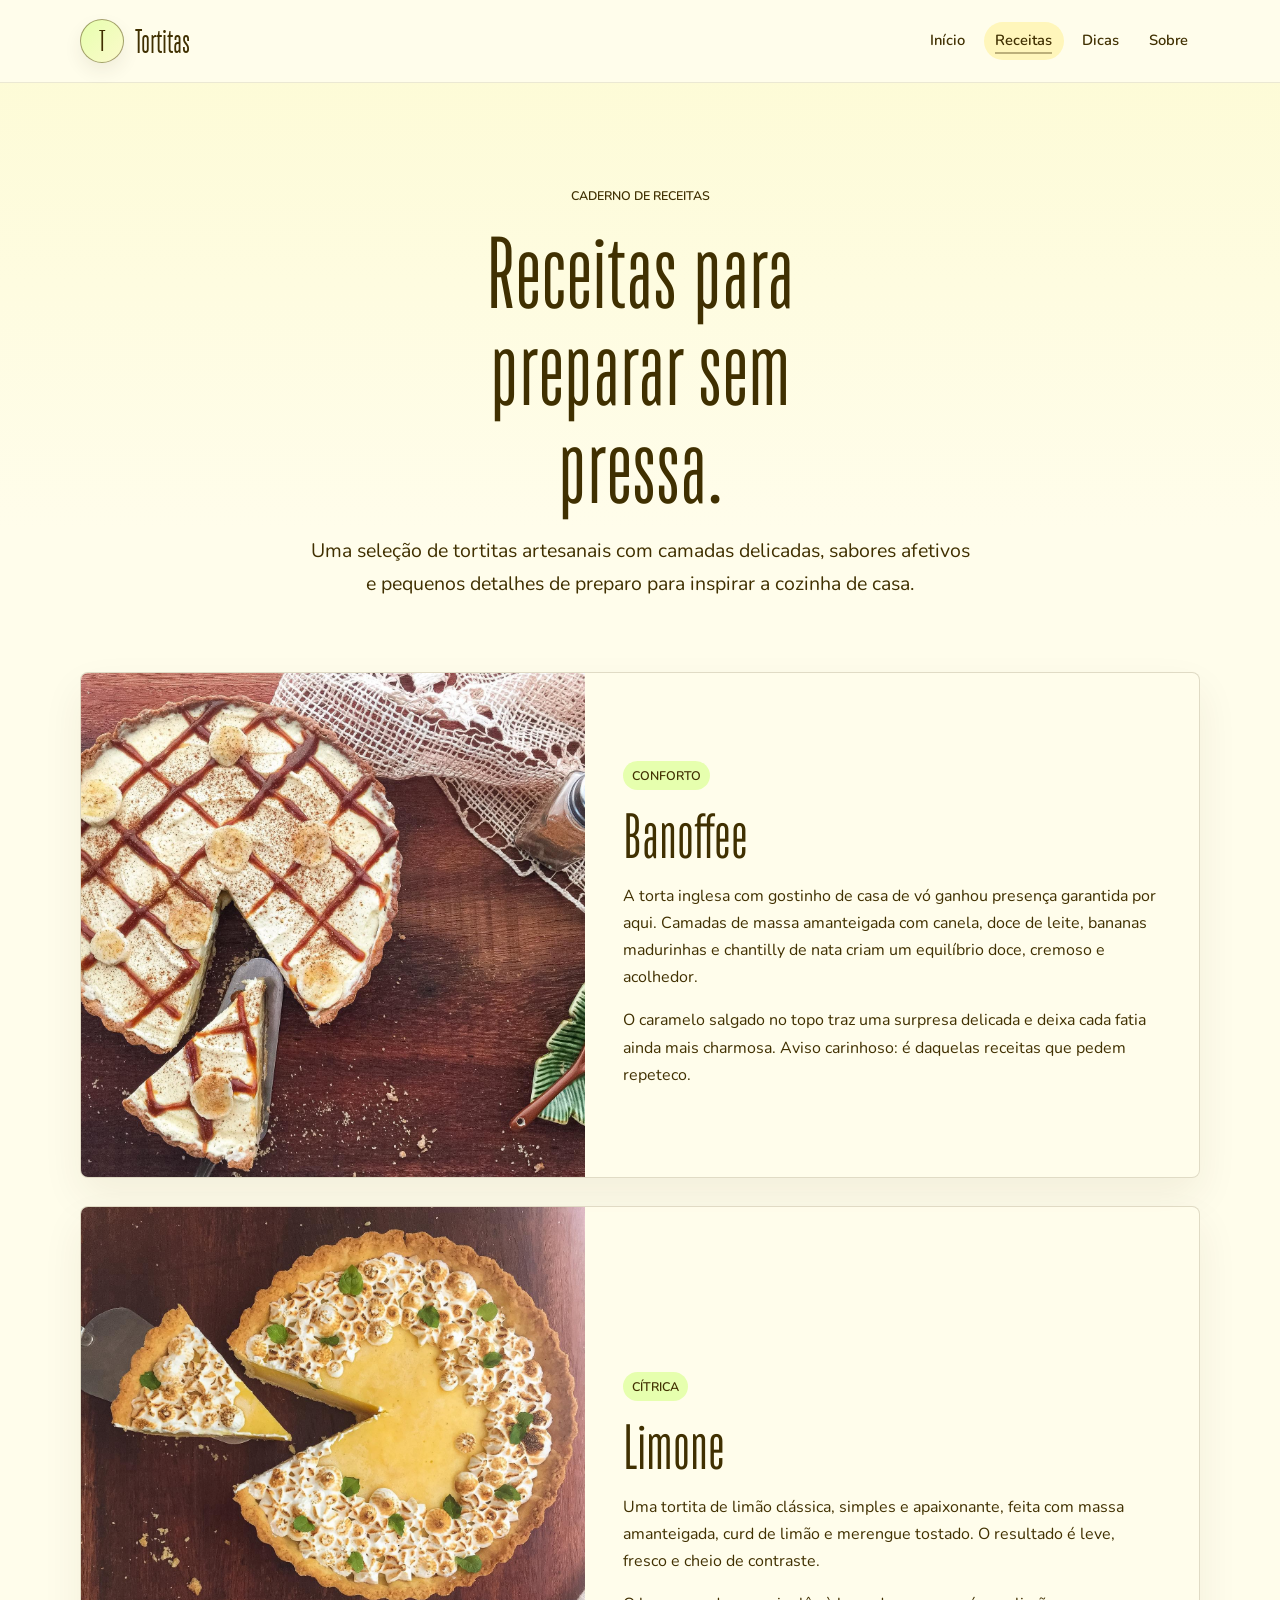
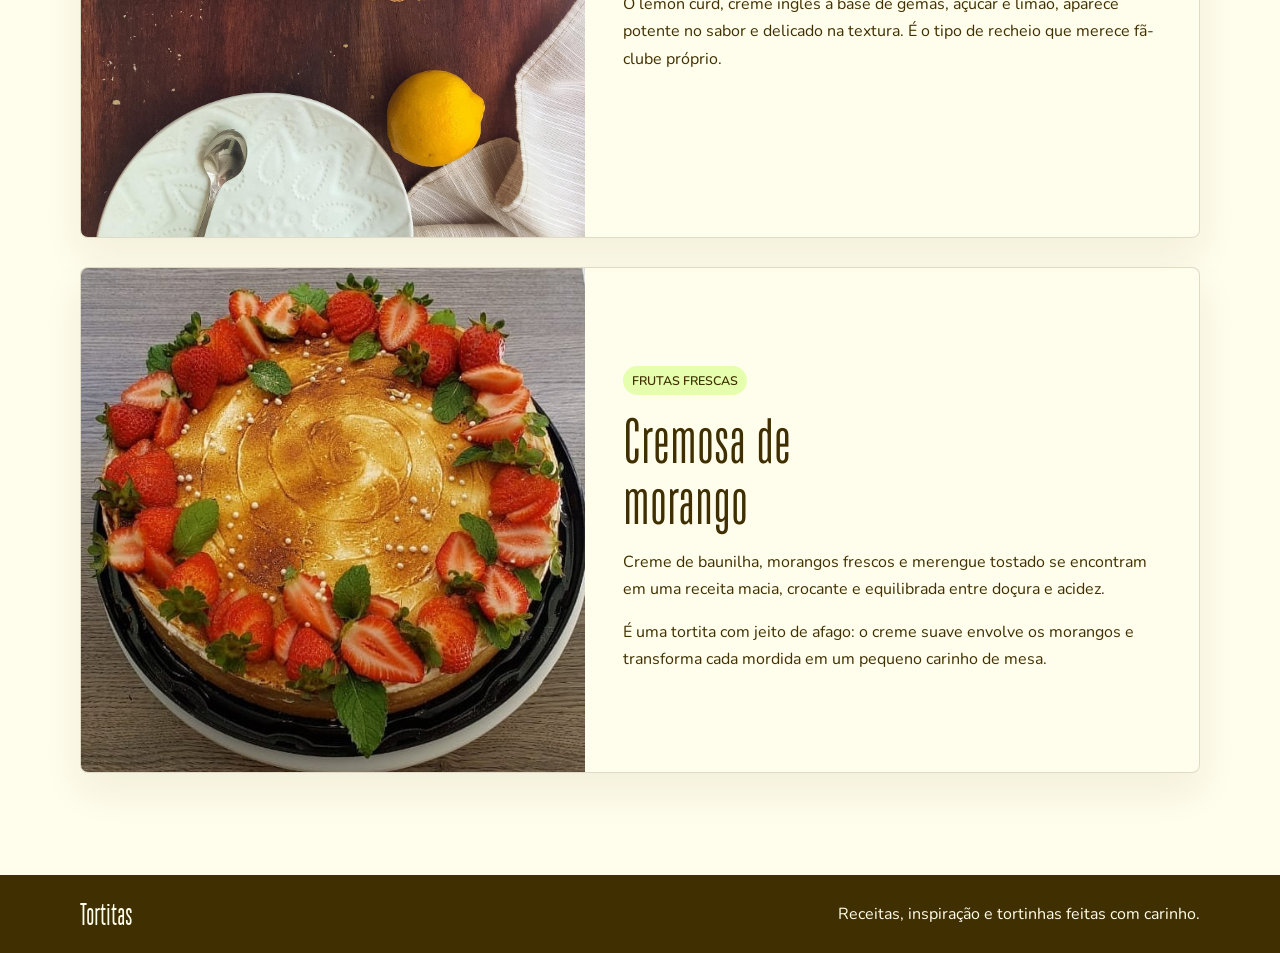
==== receitas.html @ 724f49f5 "Atualizacao" ====
<!DOCTYPE html>
<html lang="pt-BR">
<head>
  <meta charset="UTF-8">
  <meta name="viewport" content="width=device-width, initial-scale=1.0">
  <meta name="description" content="Receitas artesanais da Tortitas: tortinhas delicadas, processos feitos com calma e inspiração culinária.">
  <title>Receitas | Tortitas</title>
  <link rel="stylesheet" href="estilo/style.css">
</head>
<body>
  <header class="site-header">
    <nav class="navbar" aria-label="Navegação principal">
      <a class="brand" href="index.html#inicio" aria-label="Tortitas - início">
        <span class="brand-mark" aria-hidden="true">T</span>
        <span class="brand-name">Tortitas</span>
      </a>

      <ul class="nav-menu">
        <li><a href="index.html#inicio">Início</a></li>
        <li><a href="receitas.html" aria-current="page">Receitas</a></li>
        <li><a href="index.html#dicas">Dicas</a></li>
        <li><a href="index.html#sobre">Sobre</a></li>
      </ul>
    </nav>
  </header>

  <main class="recipes-page">
    <section class="recipes-hero section" aria-labelledby="recipes-page-title">
      <p class="eyebrow">caderno de receitas</p>
      <h1 id="recipes-page-title">Receitas para preparar sem pressa.</h1>
      <p>
        Uma seleção de tortitas artesanais com camadas delicadas, sabores afetivos e pequenos
        detalhes de preparo para inspirar a cozinha de casa.
      </p>
    </section>

    <section class="recipe-collection section" aria-label="Lista de receitas Tortitas">
      <article class="editorial-recipe-card">
        <figure class="editorial-recipe-image">
          <img src="images/tbanoffee.jpg" alt="Tortita banoffee com banana, doce de leite e chantilly">
        </figure>

        <div class="editorial-recipe-content">
          <p class="card-meta">conforto</p>
          <h2>Banoffee</h2>
          <p>
            A torta inglesa com gostinho de casa de vó ganhou presença garantida por aqui.
            Camadas de massa amanteigada com canela, doce de leite, bananas madurinhas e
            chantilly de nata criam um equilíbrio doce, cremoso e acolhedor.
          </p>
          <p>
            O caramelo salgado no topo traz uma surpresa delicada e deixa cada fatia ainda
            mais charmosa. Aviso carinhoso: é daquelas receitas que pedem repeteco.
          </p>
        </div>
      </article>

      <article class="editorial-recipe-card">
        <figure class="editorial-recipe-image">
          <img src="images/limone.jpg" alt="Tortita de limão com merengue tostado">
        </figure>

        <div class="editorial-recipe-content">
          <p class="card-meta">cítrica</p>
          <h2>Limone</h2>
          <p>
            Uma tortita de limão clássica, simples e apaixonante, feita com massa amanteigada,
            curd de limão e merengue tostado. O resultado é leve, fresco e cheio de contraste.
          </p>
          <p>
            O lemon curd, creme inglês à base de gemas, açúcar e limão, aparece potente no
            sabor e delicado na textura. É o tipo de recheio que merece fã-clube próprio.
          </p>
        </div>
      </article>

      <article class="editorial-recipe-card">
        <figure class="editorial-recipe-image">
          <img src="images/cremosamorango.jpg" alt="Tortita cremosa de morango com merengue tostado">
        </figure>

        <div class="editorial-recipe-content">
          <p class="card-meta">frutas frescas</p>
          <h2>Cremosa de morango</h2>
          <p>
            Creme de baunilha, morangos frescos e merengue tostado se encontram em uma receita
            macia, crocante e equilibrada entre doçura e acidez.
          </p>
          <p>
            É uma tortita com jeito de afago: o creme suave envolve os morangos e transforma
            cada mordida em um pequeno carinho de mesa.
          </p>
        </div>
      </article>
    </section>
  </main>

  <footer class="site-footer">
    <p>Tortitas</p>
    <p>Receitas, inspiração e tortinhas feitas com carinho.</p>
  </footer>
</body>
</html>
---- estilo/style.css ----
@charset "UTF-8";

@font-face {
  font-family: "TT Bluescreens";
  src: url("../tt-bluescreens-font/TT Bluescreens Trial Regular.ttf") format("truetype");
  font-weight: 400;
}

@font-face {
  font-family: "Nunito Local";
  src: url("../nunito-font/Nunito-Regular.ttf") format("truetype");
  font-weight: 400;
}

@font-face {
  font-family: "Nunito Local";
  src: url("../nunito-font/Nunito-SemiBold.ttf") format("truetype");
  font-weight: 700;
}

@font-face {
  font-family: "Salve Decorative";
  src: url("../salve-narrow-font/Salve-Narrow.otf") format("opentype");
  font-weight: 400;
}

:root {
  --cream: #FFFDEB;
  --butter: #FCFACB;
  --sun: #FFF196;
  --green: #E6FFAE;
  --ink: #403001;
  --white: #ffffff;
  --line: rgba(64, 48, 1, 0.16);
  --soft-line: rgba(64, 48, 1, 0.1);
  --shadow: 0 22px 50px rgba(64, 48, 1, 0.1);
  --radius: 8px;
  --max-width: 1120px;
  --section-space: clamp(4rem, 8vw, 7rem);
}

* {
  box-sizing: border-box;
}

html {
  scroll-behavior: smooth;
}

body {
  margin: 0;
  background: var(--cream);
  color: var(--ink);
  font-family: "Nunito Local", Nunito, Arial, sans-serif;
  font-size: 1rem;
  line-height: 1.7;
}

img {
  display: block;
  max-width: 100%;
}

a {
  color: inherit;
  text-decoration: none;
}

h1,
h2,
h3,
p {
  margin: 0;
}

h1,
h2,
h3,
.brand-name {
  font-family: "TT Bluescreens", Georgia, serif;
  font-weight: 400;
  line-height: 0.95;
}

h1 {
  max-width: 13ch;
  font-size: clamp(3.6rem, 8vw, 7.3rem);
}

h2 {
  max-width: 13ch;
  font-size: clamp(2.8rem, 5.8vw, 5.2rem);
}

h3 {
  font-size: clamp(1.8rem, 3vw, 2.5rem);
}

.site-header {
  position: sticky;
  top: 0;
  z-index: 10;
  background: rgba(255, 253, 235, 0.9);
  border-bottom: 1px solid var(--soft-line);
  backdrop-filter: blur(18px);
}

.navbar {
  width: min(calc(100% - 2rem), var(--max-width));
  min-height: 82px;
  margin: 0 auto;
  display: flex;
  align-items: center;
  justify-content: space-between;
  gap: clamp(1.5rem, 4vw, 3rem);
}

.brand {
  display: inline-flex;
  align-items: center;
  flex: 0 0 auto;
  gap: 0.7rem;
}

.brand-mark {
  width: 44px;
  height: 44px;
  display: grid;
  place-items: center;
  border: 1px solid rgba(64, 48, 1, 0.45);
  border-radius: 50%;
  background: linear-gradient(135deg, var(--green), var(--butter));
  font-family: "TT Bluescreens", Georgia, serif;
  font-size: 1.9rem;
  line-height: 1;
  box-shadow: 0 8px 18px rgba(64, 48, 1, 0.08);
}

.brand-name {
  font-size: 2.15rem;
  line-height: 1;
}

.nav-menu {
  display: flex;
  align-items: center;
  justify-content: flex-end;
  flex-wrap: wrap;
  gap: 0.45rem;
  padding: 0;
  margin: 0;
  list-style: none;
  font-size: 0.92rem;
  font-weight: 700;
}

.nav-menu a {
  position: relative;
  display: inline-flex;
  align-items: center;
  min-height: 38px;
  padding: 0.35rem 0.72rem;
  border-radius: 999px;
  transition: background 180ms ease, color 180ms ease;
}

.nav-menu a::after {
  content: "";
  position: absolute;
  left: 0.72rem;
  right: 0.72rem;
  bottom: 0.38rem;
  height: 2px;
  background: rgba(64, 48, 1, 0.35);
  transform: scaleX(0);
  transform-origin: left;
  transition: transform 180ms ease;
}

.nav-menu a:hover,
.nav-menu a:focus-visible,
.nav-menu a[aria-current="page"] {
  background: rgba(255, 241, 150, 0.58);
}

.nav-menu a:hover::after,
.nav-menu a:focus-visible::after,
.nav-menu a[aria-current="page"]::after {
  transform: scaleX(1);
}

.section {
  width: min(calc(100% - 2rem), var(--max-width));
  margin: 0 auto;
  padding: var(--section-space) 0;
}

.eyebrow,
.card-meta,
.contact-label {
  font-size: 0.78rem;
  font-weight: 700;
  letter-spacing: 0;
  text-transform: uppercase;
}

.button {
  width: fit-content;
  min-height: 48px;
  display: inline-flex;
  align-items: center;
  justify-content: center;
  padding: 0.8rem 1.3rem;
  border: 1px solid var(--ink);
  border-radius: var(--radius);
  font-weight: 700;
  transition: transform 180ms ease, box-shadow 180ms ease, background 180ms ease;
}

.button:hover,
.button:focus-visible {
  transform: translateY(-2px);
  box-shadow: 0 12px 24px rgba(64, 48, 1, 0.12);
}

.button-primary {
  background: var(--ink);
  color: var(--cream);
}

.button-secondary {
  background: var(--sun);
}

.text-link {
  width: fit-content;
  border-bottom: 2px solid var(--green);
  font-weight: 700;
}

.hero {
  position: relative;
  min-height: calc(100vh - 78px);
  display: grid;
  grid-template-columns: minmax(0, 1fr) minmax(300px, 0.92fr);
  align-items: center;
  gap: clamp(2.5rem, 7vw, 5.8rem);
  padding-top: clamp(4rem, 8vw, 7rem);
  padding-bottom: clamp(4.5rem, 8vw, 7rem);
}

.hero-content,
.process-copy,
.card-content,
.contact-content {
  display: grid;
  gap: 1.15rem;
}

.hero-content {
  gap: 1.35rem;
}

.hero .eyebrow {
  width: fit-content;
  padding: 0.3rem 0.75rem;
  border: 1px solid rgba(64, 48, 1, 0.16);
  border-radius: 999px;
  background: rgba(230, 255, 174, 0.72);
}

.hero h1 {
  max-width: 10.8ch;
  font-size: clamp(4.1rem, 8.7vw, 8rem);
}

.hero-text {
  max-width: 32rem;
  font-size: clamp(1.08rem, 1.8vw, 1.22rem);
  line-height: 1.75;
}

.hero .button-primary {
  margin-top: 0.35rem;
  padding: 0.82rem 1.35rem;
  background: var(--sun);
  color: var(--ink);
  border-color: rgba(64, 48, 1, 0.42);
  box-shadow: 0 10px 24px rgba(64, 48, 1, 0.08);
}

.hero-visual {
  position: relative;
  padding: clamp(0.55rem, 1.5vw, 0.85rem);
  border: 1px solid rgba(64, 48, 1, 0.14);
  border-radius: 999px 999px 18px 18px;
  background: rgba(252, 250, 203, 0.62);
}

.image-placeholder {
  display: grid;
  place-items: center;
  min-height: 260px;
  overflow: hidden;
  border: 1px solid rgba(64, 48, 1, 0.2);
  border-radius: var(--radius);
  background:
    linear-gradient(135deg, rgba(255, 241, 150, 0.72), rgba(230, 255, 174, 0.78)),
    repeating-linear-gradient(45deg, rgba(64, 48, 1, 0.07) 0 1px, transparent 1px 18px);
  color: rgba(64, 48, 1, 0.64);
  font-size: 0.82rem;
  font-weight: 700;
  text-transform: uppercase;
}

.image-placeholder-large {
  min-height: clamp(400px, 55vw, 610px);
  border-radius: 999px 999px 12px 12px;
  background:
    linear-gradient(145deg, rgba(255, 253, 235, 0.1), rgba(255, 241, 150, 0.78)),
    linear-gradient(35deg, rgba(230, 255, 174, 0.76), rgba(252, 250, 203, 0.4)),
    repeating-linear-gradient(45deg, rgba(64, 48, 1, 0.055) 0 1px, transparent 1px 20px);
  box-shadow: 0 26px 60px rgba(64, 48, 1, 0.11);
}

.decorative-note {
  position: absolute;
  right: clamp(-0.9rem, -1vw, -0.35rem);
  bottom: clamp(1.2rem, 4vw, 2.6rem);
  max-width: 16rem;
  padding: 0.65rem 1.2rem;
  background: var(--green);
  border: 1px solid rgba(64, 48, 1, 0.52);
  border-radius: 999px;
  font-family: "Salve Decorative", "Brush Script MT", cursive;
  font-size: clamp(2.25rem, 4.7vw, 4.2rem);
  line-height: 0.95;
  text-align: center;
  box-shadow: 0 16px 34px rgba(64, 48, 1, 0.12);
  transform: rotate(-5deg);
}

.section-heading {
  display: grid;
  gap: 0.75rem;
  margin-bottom: 2rem;
}

.section-heading-centered {
  justify-items: center;
  text-align: center;
}

.about {
  padding-top: clamp(3rem, 6vw, 5rem);
}

.about-card {
  display: grid;
  grid-template-columns: minmax(220px, 0.72fr) minmax(0, 1fr);
  align-items: start;
  gap: clamp(1.8rem, 5vw, 4rem);
  padding: clamp(1.4rem, 4vw, 2.4rem);
  border: 1px solid rgba(64, 48, 1, 0.14);
  border-radius: var(--radius);
  background: rgba(252, 250, 203, 0.52);
  box-shadow: 0 18px 42px rgba(64, 48, 1, 0.06);
}

.about .section-heading {
  margin-bottom: 0;
}

.about h2 {
  max-width: 8ch;
}

.about-text {
  display: grid;
  gap: 1rem;
  max-width: 42rem;
  font-size: clamp(1rem, 1.5vw, 1.12rem);
}

.recipes {
  width: 100%;
  max-width: none;
  background: var(--butter);
}

.recipes > * {
  width: min(calc(100% - 2rem), var(--max-width));
  margin-inline: auto;
}

.recipe-grid {
  display: grid;
  grid-template-columns: repeat(3, minmax(0, 1fr));
  align-items: stretch;
  gap: 1rem;
}

.recipe-card {
  height: 100%;
  display: flex;
  flex-direction: column;
  overflow: hidden;
  border: 1px solid var(--line);
  border-radius: var(--radius);
  background: var(--cream);
  box-shadow: 0 16px 34px rgba(64, 48, 1, 0.07);
}

.card-image {
  height: 230px;
  min-height: 230px;
  flex: 0 0 230px;
  border-width: 0 0 1px;
  border-radius: 0;
}

.card-content {
  flex: 1;
  display: flex;
  flex-direction: column;
  align-items: flex-start;
  padding: 1.25rem;
}

.card-content p:not(.card-meta) {
  font-size: 0.98rem;
}

.card-meta {
  width: fit-content;
  padding: 0.25rem 0.55rem;
  border-radius: 999px;
  background: var(--green);
}

.card-content .text-link {
  margin-top: auto;
}

.process-grid {
  display: grid;
  grid-template-columns: minmax(240px, 0.82fr) minmax(0, 1fr);
  align-items: center;
  gap: clamp(2rem, 5vw, 4rem);
}

.process-image {
  aspect-ratio: 4 / 5;
}

.process-copy {
  max-width: 38rem;
  font-size: 1.08rem;
}

.feature-list {
  display: grid;
  gap: 0.7rem;
  padding: 0;
  margin: 0;
  list-style: none;
}

.feature-list li {
  padding: 0.9rem 1rem;
  border-left: 4px solid var(--green);
  background: rgba(252, 250, 203, 0.72);
  border-radius: var(--radius);
}

.tips {
  width: 100%;
  max-width: none;
  background: linear-gradient(180deg, var(--cream), var(--butter));
}

.tips > * {
  width: min(calc(100% - 2rem), var(--max-width));
  margin-inline: auto;
}

.tips-list {
  display: grid;
  grid-template-columns: repeat(3, minmax(0, 1fr));
  gap: 1rem;
}

.tip-item {
  padding: clamp(1.2rem, 3vw, 1.6rem);
  border: 1px solid var(--line);
  border-radius: var(--radius);
  background: rgba(255, 253, 235, 0.75);
}

.tip-number {
  display: block;
  margin-bottom: 1rem;
  color: rgba(64, 48, 1, 0.48);
  font-weight: 700;
}

.gallery-grid {
  display: grid;
  grid-template-columns: repeat(4, 1fr);
  grid-auto-rows: 180px;
  gap: 1rem;
}

.gallery-item {
  min-height: auto;
}

.gallery-item-tall {
  grid-row: span 2;
}

.gallery-item-wide {
  grid-column: span 2;
}

.contact {
  display: grid;
  grid-template-columns: minmax(0, 1fr) minmax(280px, 360px);
  align-items: center;
  gap: clamp(2rem, 6vw, 5rem);
  padding-top: clamp(3rem, 6vw, 5rem);
}

.contact-content p {
  max-width: 34rem;
}

.contact-card {
  display: grid;
  gap: 1rem;
  padding: clamp(1.25rem, 4vw, 1.8rem);
  border: 1px solid var(--line);
  border-radius: var(--radius);
  background: rgba(255, 255, 255, 0.72);
}

.contact-card a:not(.button) {
  padding-bottom: 0.45rem;
  border-bottom: 1px solid rgba(64, 48, 1, 0.18);
  font-weight: 700;
}

.recipes-page {
  background:
    linear-gradient(180deg, rgba(252, 250, 203, 0.62), rgba(255, 253, 235, 0) 28rem),
    var(--cream);
}

.recipes-hero {
  display: grid;
  justify-items: center;
  gap: 1.1rem;
  padding-top: clamp(4rem, 8vw, 7rem);
  padding-bottom: clamp(3rem, 6vw, 4.5rem);
  text-align: center;
}

.recipes-hero h1 {
  max-width: 11ch;
}

.recipes-hero p:not(.eyebrow) {
  max-width: 42rem;
  font-size: clamp(1.05rem, 1.8vw, 1.22rem);
}

.recipe-collection {
  display: grid;
  gap: clamp(1.2rem, 3vw, 1.8rem);
  padding-top: 0;
}

.editorial-recipe-card {
  display: grid;
  grid-template-columns: minmax(260px, 0.82fr) minmax(0, 1fr);
  align-items: stretch;
  overflow: hidden;
  border: 1px solid var(--line);
  border-radius: var(--radius);
  background: rgba(255, 253, 235, 0.84);
  box-shadow: 0 18px 42px rgba(64, 48, 1, 0.07);
  transition: transform 180ms ease, box-shadow 180ms ease;
}

.editorial-recipe-card:hover {
  transform: translateY(-3px);
  box-shadow: 0 24px 54px rgba(64, 48, 1, 0.11);
}

.editorial-recipe-image {
  min-height: 330px;
  margin: 0;
  background: var(--butter);
}

.editorial-recipe-image img {
  width: 100%;
  height: 100%;
  object-fit: cover;
}

.editorial-recipe-placeholder {
  display: grid;
  place-items: center;
  height: 100%;
  min-height: 330px;
  background:
    linear-gradient(135deg, rgba(255, 241, 150, 0.72), rgba(230, 255, 174, 0.78)),
    repeating-linear-gradient(45deg, rgba(64, 48, 1, 0.07) 0 1px, transparent 1px 18px);
  color: rgba(64, 48, 1, 0.64);
  font-size: 0.82rem;
  font-weight: 700;
  text-transform: uppercase;
}

.editorial-recipe-content {
  display: grid;
  align-content: center;
  gap: 1rem;
  padding: clamp(1.35rem, 4vw, 2.4rem);
}

.editorial-recipe-content h2 {
  max-width: 9ch;
  font-size: clamp(2.8rem, 5vw, 4.6rem);
}

.editorial-recipe-content p:not(.card-meta) {
  max-width: 42rem;
}

.site-footer {
  display: flex;
  align-items: center;
  justify-content: space-between;
  gap: 1rem;
  padding: 1.4rem max(1rem, calc((100vw - var(--max-width)) / 2));
  border-top: 1px solid rgba(64, 48, 1, 0.14);
  background: var(--ink);
  color: var(--cream);
}

.site-footer p:first-child {
  font-family: "TT Bluescreens", Georgia, serif;
  font-size: 2rem;
  line-height: 1;
}

@media (max-width: 900px) {
  .hero,
  .process-grid,
  .contact {
    grid-template-columns: 1fr;
  }

  .hero {
    min-height: auto;
    padding-top: 3rem;
  }

  .about-card {
    grid-template-columns: 1fr;
  }

  .recipe-grid,
  .tips-list {
    grid-template-columns: 1fr;
  }

  .card-image {
    height: 260px;
    min-height: 260px;
    flex-basis: 260px;
  }

  .gallery-grid {
    grid-template-columns: repeat(2, 1fr);
  }

  .editorial-recipe-card {
    grid-template-columns: 1fr;
  }

  .editorial-recipe-image,
  .editorial-recipe-placeholder {
    min-height: 280px;
  }
}

@media (max-width: 640px) {
  .navbar {
    min-height: auto;
    padding: 0.95rem 0 1rem;
    align-items: flex-start;
    flex-direction: column;
    gap: 0.85rem;
  }

  .nav-menu {
    width: 100%;
    display: grid;
    grid-template-columns: repeat(2, 1fr);
    gap: 0.5rem;
    font-size: 0.9rem;
  }

  .nav-menu a {
    min-height: 40px;
    justify-content: center;
    padding: 0.45rem 0.65rem;
    border: 1px solid rgba(64, 48, 1, 0.1);
    background: rgba(252, 250, 203, 0.5);
  }

  .nav-menu a::after {
    display: none;
  }

  .section,
  .recipes > *,
  .tips > * {
    width: min(calc(100% - 1.25rem), var(--max-width));
  }

  h1,
  h2 {
    max-width: 11ch;
  }

  .button {
    width: 100%;
  }

  .image-placeholder-large {
    min-height: 340px;
  }

  .decorative-note {
    right: 0.5rem;
    bottom: 1.3rem;
    max-width: 12rem;
  }

  .gallery-grid {
    grid-template-columns: 1fr;
    grid-auto-rows: 220px;
  }

  .gallery-item-tall,
  .gallery-item-wide {
    grid-column: auto;
    grid-row: auto;
  }

  .site-footer {
    align-items: flex-start;
    flex-direction: column;
  }
}
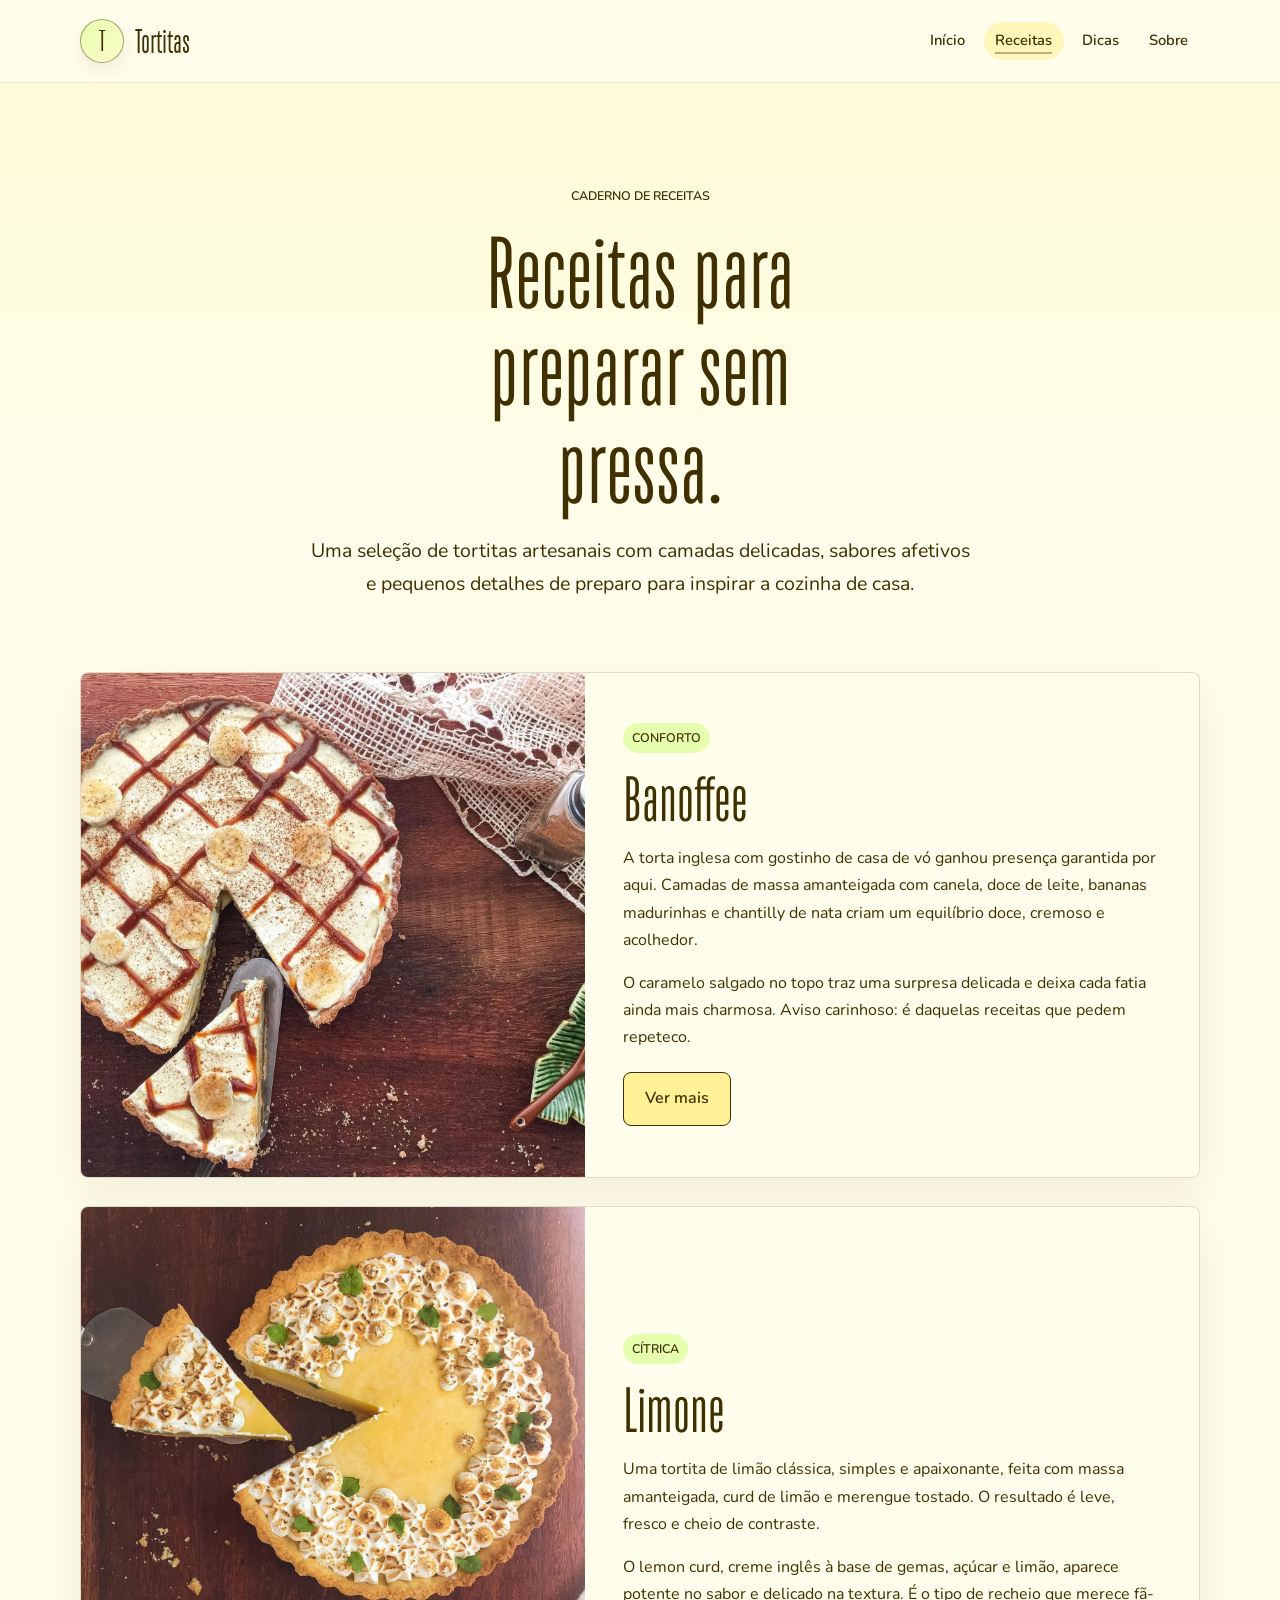
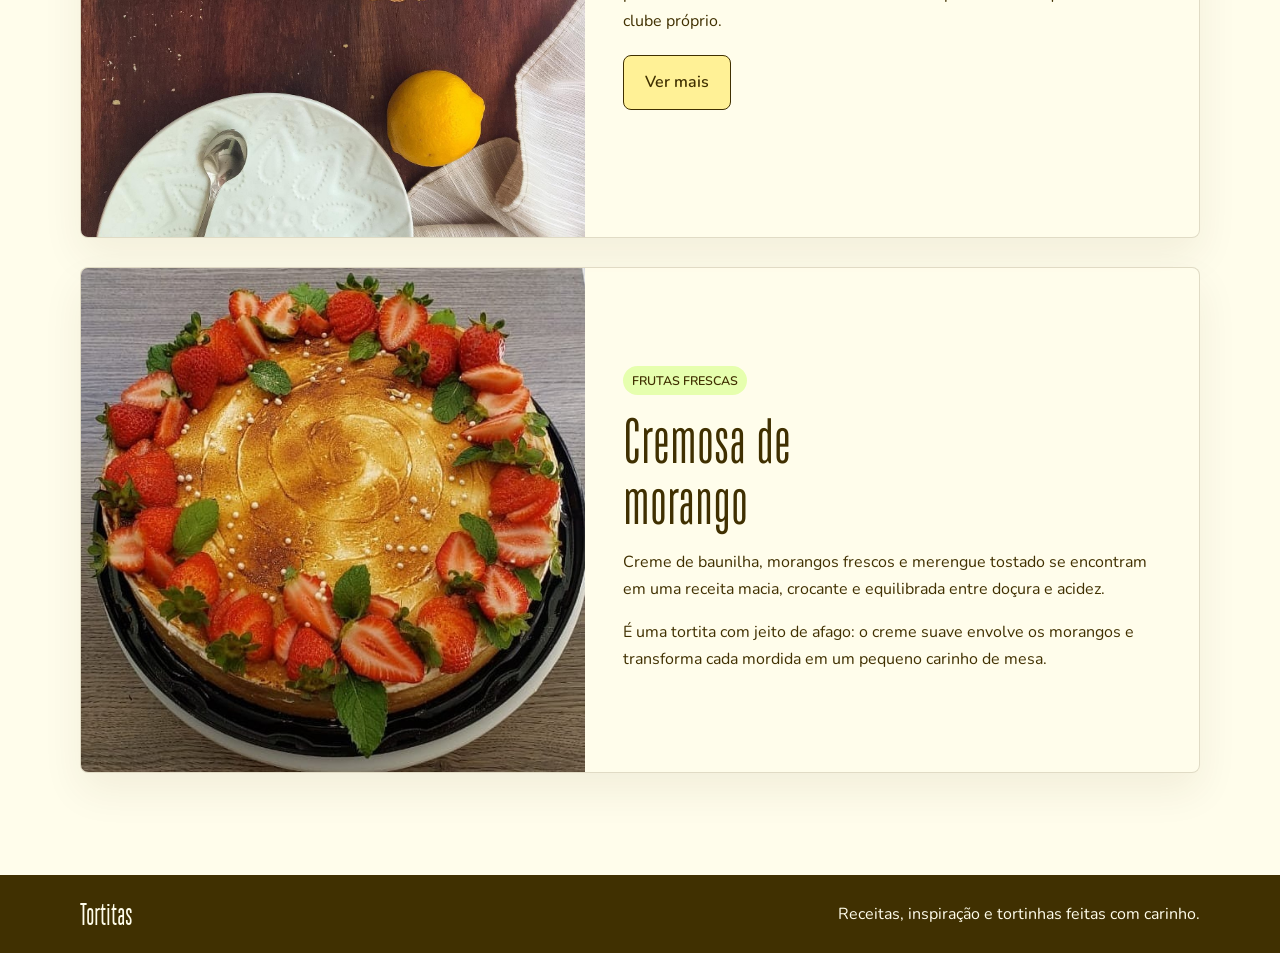
==== commit 67d2d638: "Atualizacao" ====
--- a/receitas.html
+++ b/receitas.html
@@ -42,7 +42,7 @@
 
         <div class="editorial-recipe-content">
           <p class="card-meta">conforto</p>
-          <h2>Banoffee</h2>
+          <h2><a href="receitas/banoffee.html">Banoffee</a></h2>
           <p>
             A torta inglesa com gostinho de casa de vó ganhou presença garantida por aqui.
             Camadas de massa amanteigada com canela, doce de leite, bananas madurinhas e
@@ -52,6 +52,7 @@
             O caramelo salgado no topo traz uma surpresa delicada e deixa cada fatia ainda
             mais charmosa. Aviso carinhoso: é daquelas receitas que pedem repeteco.
           </p>
+          <a class="button button-secondary recipe-more-link" href="receitas/banoffee.html">Ver mais</a>
         </div>
       </article>
 
@@ -62,7 +63,7 @@
 
         <div class="editorial-recipe-content">
           <p class="card-meta">cítrica</p>
-          <h2>Limone</h2>
+          <h2><a href="receitas/limone.html">Limone</a></h2>
           <p>
             Uma tortita de limão clássica, simples e apaixonante, feita com massa amanteigada,
             curd de limão e merengue tostado. O resultado é leve, fresco e cheio de contraste.
@@ -71,6 +72,7 @@
             O lemon curd, creme inglês à base de gemas, açúcar e limão, aparece potente no
             sabor e delicado na textura. É o tipo de recheio que merece fã-clube próprio.
           </p>
+          <a class="button button-secondary recipe-more-link" href="receitas/limone.html">Ver mais</a>
         </div>
       </article>
 
--- a/estilo/style.css
+++ b/estilo/style.css
@@ -270,8 +270,8 @@
 }
 
 .hero h1 {
-  max-width: 10.8ch;
-  font-size: clamp(4.1rem, 8.7vw, 8rem);
+  max-width: 12ch;
+  font-size: clamp(3.6rem, 7.4vw, 6.8rem);
 }
 
 .hero-text {
@@ -295,6 +295,8 @@
   border: 1px solid rgba(64, 48, 1, 0.14);
   border-radius: 999px 999px 18px 18px;
   background: rgba(252, 250, 203, 0.62);
+  box-shadow: 0 26px 60px rgba(64, 48, 1, 0.11);
+  overflow: visible;
 }
 
 .image-placeholder {
@@ -323,20 +325,35 @@
   box-shadow: 0 26px 60px rgba(64, 48, 1, 0.11);
 }
 
+.hero-image {
+  display: block;
+  width: 100%;
+  height: auto;
+  min-height: 0;
+  object-fit: contain;
+  object-position: center top;
+  border: 1px solid rgba(64, 48, 1, 0.2);
+  border-radius: 999px 999px 12px 12px;
+  background: var(--butter);
+  box-shadow: none;
+}
+
 .decorative-note {
   position: absolute;
-  right: clamp(-0.9rem, -1vw, -0.35rem);
-  bottom: clamp(1.2rem, 4vw, 2.6rem);
-  max-width: 16rem;
-  padding: 0.65rem 1.2rem;
-  background: var(--green);
-  border: 1px solid rgba(64, 48, 1, 0.52);
+  right: clamp(0.75rem, 2vw, 1.15rem);
+  bottom: clamp(0.75rem, 2vw, 1.15rem);
+  width: auto;
+  max-width: 12rem;
+  margin: 0;
+  padding: 0.45rem 0.9rem;
+  background: linear-gradient(135deg, var(--cream), var(--butter) 52%, var(--green));
+  border: 1px solid rgba(64, 48, 1, 0.22);
   border-radius: 999px;
   font-family: "Salve Decorative", "Brush Script MT", cursive;
-  font-size: clamp(2.25rem, 4.7vw, 4.2rem);
+  font-size: clamp(1.45rem, 2.8vw, 2.35rem);
   line-height: 0.95;
   text-align: center;
-  box-shadow: 0 16px 34px rgba(64, 48, 1, 0.12);
+  box-shadow: 0 12px 26px rgba(64, 48, 1, 0.12);
   transform: rotate(-5deg);
 }
 
@@ -415,8 +432,17 @@
   height: 230px;
   min-height: 230px;
   flex: 0 0 230px;
+  margin: 0;
+  overflow: hidden;
   border-width: 0 0 1px;
   border-radius: 0;
+}
+
+.card-image img {
+  width: 100%;
+  height: 100%;
+  object-fit: cover;
+  object-position: center;
 }
 
 .card-content {
@@ -451,6 +477,18 @@
 
 .process-image {
   aspect-ratio: 4 / 5;
+  margin: 0;
+  overflow: hidden;
+  border: 1px solid rgba(64, 48, 1, 0.2);
+  border-radius: var(--radius);
+  background: var(--butter);
+}
+
+.process-image img {
+  width: 100%;
+  height: 100%;
+  object-fit: cover;
+  object-position: center;
 }
 
 .process-copy {
@@ -635,8 +673,164 @@
   font-size: clamp(2.8rem, 5vw, 4.6rem);
 }
 
+.editorial-recipe-content h2 a {
+  transition: color 180ms ease;
+}
+
+.editorial-recipe-content h2 a:hover,
+.editorial-recipe-content h2 a:focus-visible {
+  color: rgba(64, 48, 1, 0.72);
+}
+
 .editorial-recipe-content p:not(.card-meta) {
   max-width: 42rem;
+}
+
+.recipe-more-link {
+  margin-top: 0.25rem;
+}
+
+.recipe-detail-page {
+  background:
+    linear-gradient(180deg, rgba(252, 250, 203, 0.68), rgba(255, 253, 235, 0) 34rem),
+    var(--cream);
+}
+
+.recipe-detail-hero {
+  display: grid;
+  grid-template-columns: minmax(0, 0.9fr) minmax(300px, 0.86fr);
+  align-items: center;
+  gap: clamp(2rem, 6vw, 5rem);
+  padding-top: clamp(4rem, 8vw, 7rem);
+  padding-bottom: clamp(3rem, 6vw, 5rem);
+}
+
+.recipe-detail-copy {
+  display: grid;
+  gap: 1.1rem;
+}
+
+.recipe-detail-copy h1 {
+  max-width: 8ch;
+}
+
+.recipe-detail-copy p:not(.eyebrow) {
+  max-width: 34rem;
+  font-size: clamp(1.08rem, 1.8vw, 1.24rem);
+}
+
+.back-link {
+  width: fit-content;
+  border-bottom: 2px solid var(--green);
+  font-weight: 700;
+}
+
+.recipe-detail-image {
+  display: flex;
+  min-height: clamp(360px, 48vw, 560px);
+  margin: 0;
+  overflow: hidden;
+  border: 1px solid rgba(64, 48, 1, 0.16);
+  border-radius: 999px 999px 12px 12px;
+  background: var(--butter);
+  box-shadow: 0 24px 54px rgba(64, 48, 1, 0.11);
+}
+
+.recipe-detail-image img {
+  width: 100%;
+  min-height: 100%;
+  flex: 1;
+  object-fit: cover;
+  object-position: center;
+}
+
+.recipe-overview {
+  display: grid;
+  grid-template-columns: repeat(3, minmax(0, 1fr));
+  gap: 1rem;
+  padding-top: 0;
+}
+
+.recipe-overview article {
+  padding: clamp(1.15rem, 3vw, 1.5rem);
+  border: 1px solid var(--line);
+  border-radius: var(--radius);
+  background: rgba(255, 253, 235, 0.78);
+  box-shadow: 0 14px 30px rgba(64, 48, 1, 0.06);
+}
+
+.recipe-overview h2 {
+  max-width: none;
+  font-size: clamp(2rem, 3.2vw, 3rem);
+}
+
+.recipe-section {
+  display: grid;
+  gap: 1.2rem;
+  padding-top: clamp(2.5rem, 5vw, 4rem);
+  padding-bottom: clamp(2.5rem, 5vw, 4rem);
+}
+
+.recipe-section-heading {
+  display: grid;
+  gap: 0.7rem;
+}
+
+.recipe-section-heading h2 {
+  max-width: 12ch;
+}
+
+.recipe-block-grid {
+  display: grid;
+  grid-template-columns: minmax(220px, 0.55fr) minmax(0, 1fr);
+  gap: 1rem;
+  align-items: stretch;
+}
+
+.recipe-panel {
+  padding: clamp(1.2rem, 3vw, 1.6rem);
+  border: 1px solid var(--line);
+  border-radius: var(--radius);
+  background: rgba(255, 255, 255, 0.62);
+}
+
+.recipe-panel h3 {
+  margin-bottom: 0.8rem;
+  font-size: clamp(1.8rem, 2.8vw, 2.4rem);
+}
+
+.recipe-panel ul,
+.recipe-panel ol {
+  display: grid;
+  gap: 0.62rem;
+  padding-left: 1.15rem;
+  margin: 0;
+}
+
+.recipe-panel li::marker {
+  color: rgba(64, 48, 1, 0.68);
+  font-weight: 700;
+}
+
+.recipe-panel-wide,
+.recipe-panel-full {
+  background: rgba(252, 250, 203, 0.54);
+}
+
+.recipe-panel-full {
+  max-width: 52rem;
+}
+
+.recipe-note {
+  max-width: 52rem;
+  padding: 1rem 1.15rem;
+  border-left: 4px solid var(--green);
+  border-radius: var(--radius);
+  background: rgba(252, 250, 203, 0.72);
+}
+
+.recipe-section-feature {
+  margin-bottom: clamp(1rem, 3vw, 2rem);
 }
 
 .site-footer {
@@ -695,6 +889,19 @@
   .editorial-recipe-placeholder {
     min-height: 280px;
   }
+
+  .recipe-detail-hero,
+  .recipe-block-grid {
+    grid-template-columns: 1fr;
+  }
+
+  .recipe-overview {
+    grid-template-columns: 1fr;
+  }
+
+  .recipe-detail-image {
+    min-height: 320px;
+  }
 }
 
 @media (max-width: 640px) {
@@ -745,10 +952,14 @@
     min-height: 340px;
   }
 
+  .hero-image {
+    min-height: 0;
+  }
+
   .decorative-note {
-    right: 0.5rem;
-    bottom: 1.3rem;
-    max-width: 12rem;
+    right: 0.7rem;
+    bottom: 0.9rem;
+    max-width: 10rem;
   }
 
   .gallery-grid {
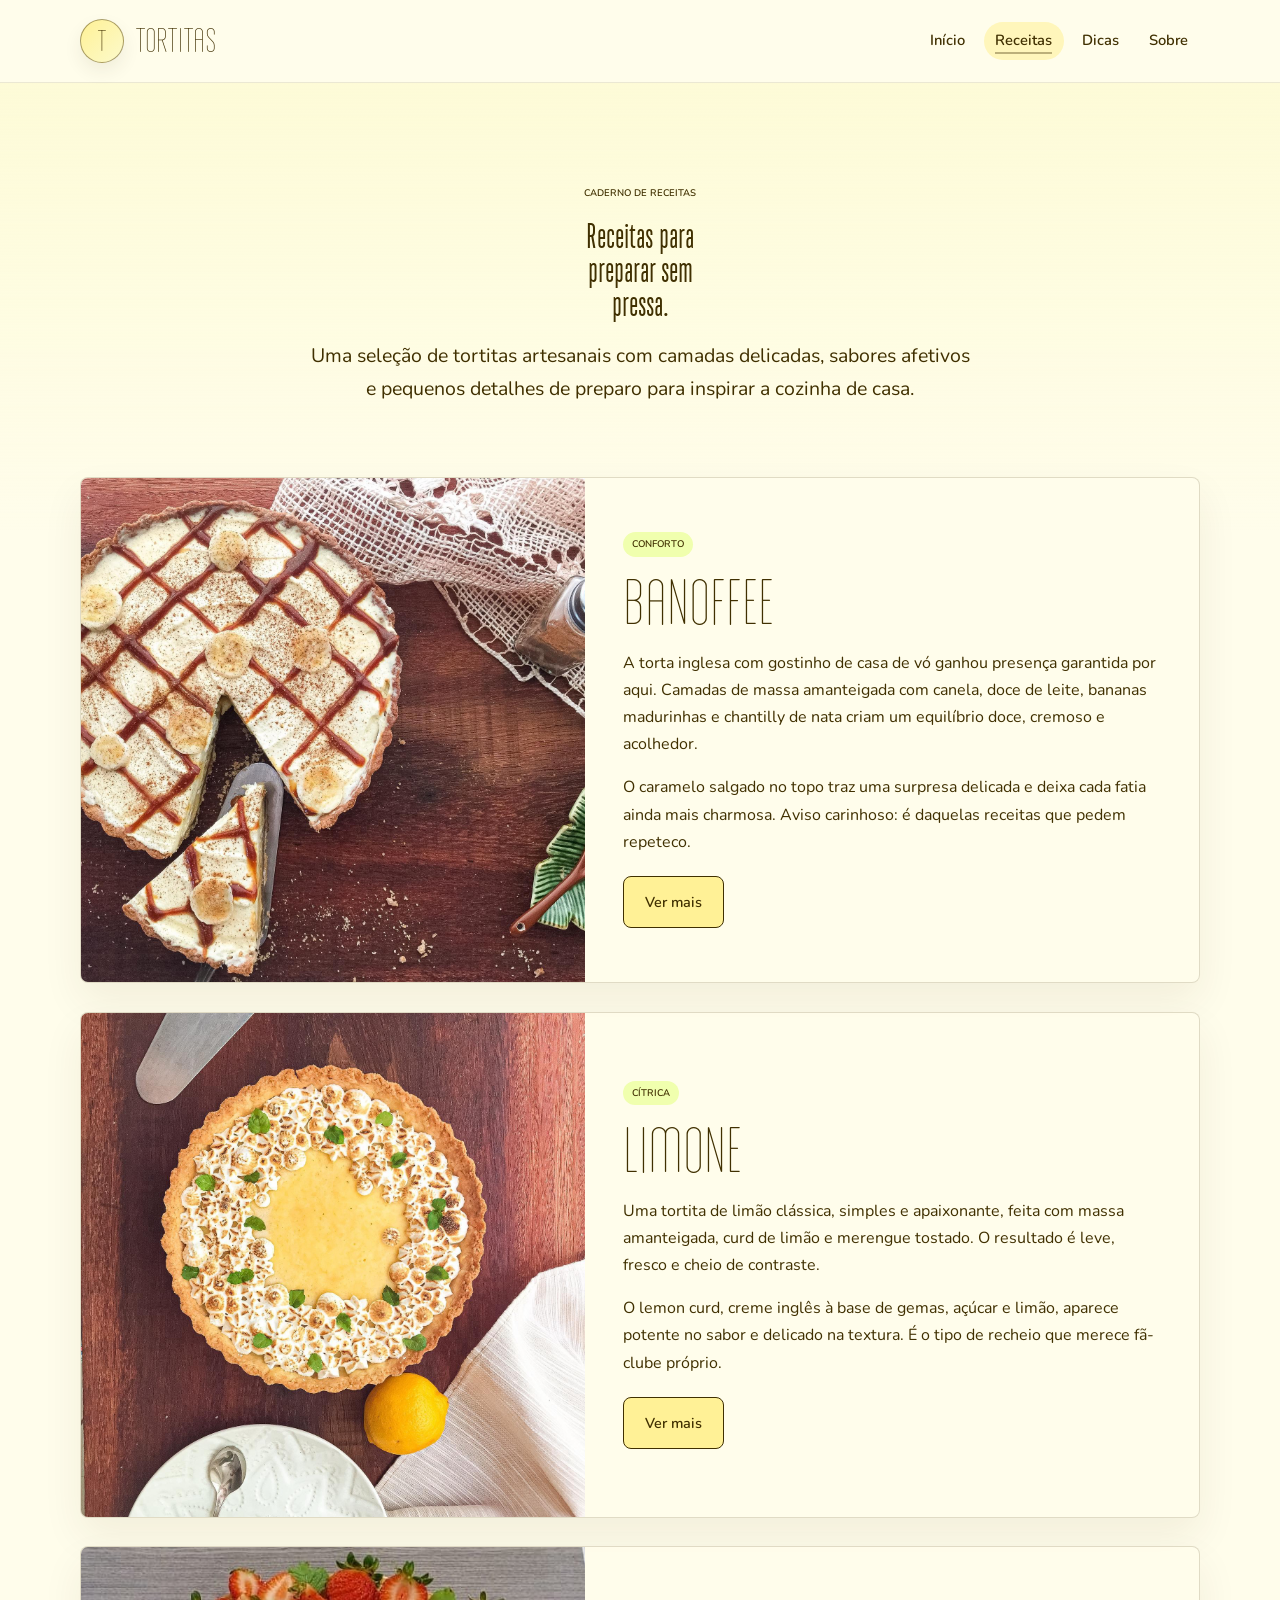
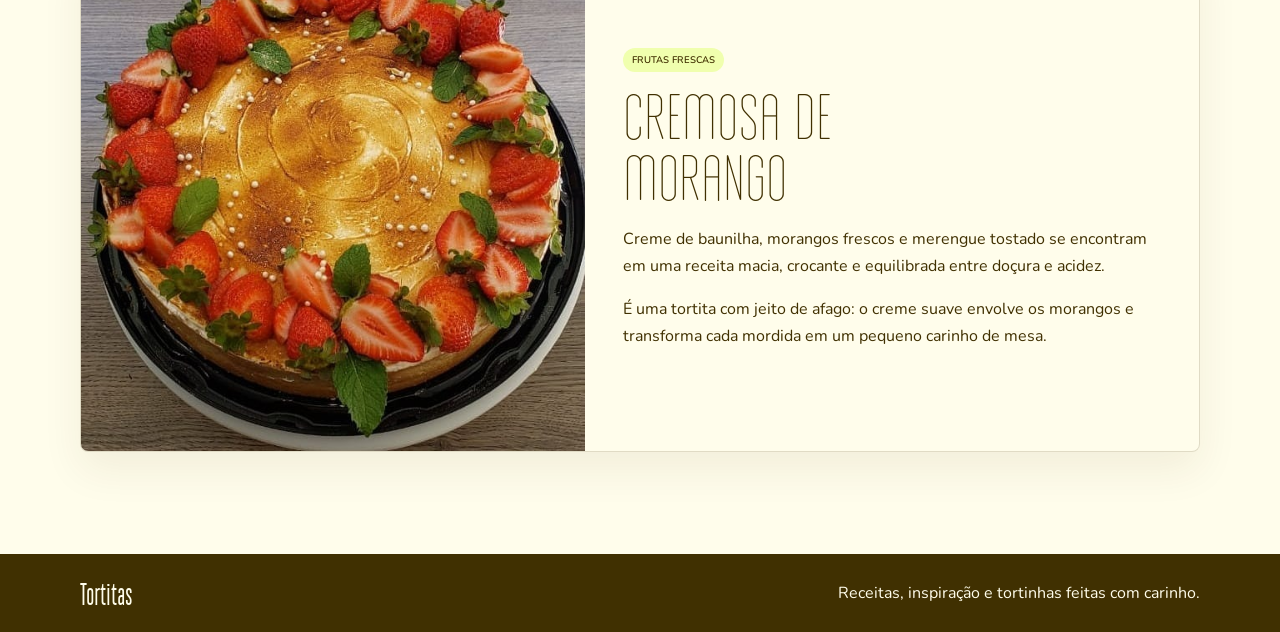
==== commit 00bb5088: "Atuualizacao" ====
--- a/receitas.html
+++ b/receitas.html
@@ -58,7 +58,7 @@
 
       <article class="editorial-recipe-card">
         <figure class="editorial-recipe-image">
-          <img src="images/limone.jpg" alt="Tortita de limão com merengue tostado">
+          <img src="images/limone-receita.jpg" alt="Tortita de limão com merengue tostado">
         </figure>
 
         <div class="editorial-recipe-content">
--- a/estilo/style.css
+++ b/estilo/style.css
@@ -19,7 +19,7 @@
 }
 
 @font-face {
-  font-family: "Salve Decorative";
+  font-family: "Salve Narrow";
   src: url("../salve-narrow-font/Salve-Narrow.otf") format("opentype");
   font-weight: 400;
 }
@@ -28,7 +28,7 @@
   --cream: #FFFDEB;
   --butter: #FCFACB;
   --sun: #FFF196;
-  --green: #E6FFAE;
+  --green: #f0ffae;
   --ink: #403001;
   --white: #ffffff;
   --line: rgba(64, 48, 1, 0.16);
@@ -77,19 +77,20 @@
 h2,
 h3,
 .brand-name {
-  font-family: "TT Bluescreens", Georgia, serif;
+  font-family: "TT Bluescreens";
   font-weight: 400;
   line-height: 0.95;
 }
 
 h1 {
   max-width: 13ch;
-  font-size: clamp(3.6rem, 8vw, 7.3rem);
+  font-family: "TT Bluescreens", Georgia, serif;
+  font-size: clamp(2.0rem, 2.8vw, 3.0rem);
 }
 
 h2 {
   max-width: 13ch;
-  font-size: clamp(2.8rem, 5.8vw, 5.2rem);
+  font-size: clamp(2.0rem, 2.8vw, 3.0rem);
 }
 
 h3 {
@@ -129,14 +130,15 @@
   place-items: center;
   border: 1px solid rgba(64, 48, 1, 0.45);
   border-radius: 50%;
-  background: linear-gradient(135deg, var(--green), var(--butter));
-  font-family: "TT Bluescreens", Georgia, serif;
+  background: linear-gradient(135deg, var(--sun), var(--butter));
+  font-family: "Salve Narrow";
   font-size: 1.9rem;
   line-height: 1;
   box-shadow: 0 8px 18px rgba(64, 48, 1, 0.08);
 }
 
 .brand-name {
+  font-family: "Salve Narrow";
   font-size: 2.15rem;
   line-height: 1;
 }
@@ -198,7 +200,7 @@
 .eyebrow,
 .card-meta,
 .contact-label {
-  font-size: 0.78rem;
+  font-size: 0.6rem;
   font-weight: 700;
   letter-spacing: 0;
   text-transform: uppercase;
@@ -213,14 +215,15 @@
   padding: 0.8rem 1.3rem;
   border: 1px solid var(--ink);
   border-radius: var(--radius);
-  font-weight: 700;
+  font-weight: 600;
+  font-size: 0.9rem;
   transition: transform 180ms ease, box-shadow 180ms ease, background 180ms ease;
 }
 
 .button:hover,
 .button:focus-visible {
   transform: translateY(-2px);
-  box-shadow: 0 12px 24px rgba(64, 48, 1, 0.12);
+  box-shadow: 0 10px 12px rgba(64, 48, 1, 0.12);
 }
 
 .button-primary {
@@ -245,8 +248,8 @@
   grid-template-columns: minmax(0, 1fr) minmax(300px, 0.92fr);
   align-items: center;
   gap: clamp(2.5rem, 7vw, 5.8rem);
-  padding-top: clamp(4rem, 8vw, 7rem);
-  padding-bottom: clamp(4.5rem, 8vw, 7rem);
+  padding-top: clamp(1.5rem, 3vw, 2.0rem);
+  padding-bottom: clamp(4.5rem, 6vw, 5rem);
 }
 
 .hero-content,
@@ -266,17 +269,18 @@
   padding: 0.3rem 0.75rem;
   border: 1px solid rgba(64, 48, 1, 0.16);
   border-radius: 999px;
-  background: rgba(230, 255, 174, 0.72);
+  background: var(--sun);
 }
 
 .hero h1 {
   max-width: 12ch;
-  font-size: clamp(3.6rem, 7.4vw, 6.8rem);
+  font-size: clamp(2.0rem, 7.4vw, 2.3rem);
+  font-family: "TT Bluescreens";
 }
 
 .hero-text {
   max-width: 32rem;
-  font-size: clamp(1.08rem, 1.8vw, 1.22rem);
+  font-size: clamp(0.8rem, 1.8vw, 1.0rem);
   line-height: 1.75;
 }
 
@@ -346,10 +350,10 @@
   max-width: 12rem;
   margin: 0;
   padding: 0.45rem 0.9rem;
-  background: linear-gradient(135deg, var(--cream), var(--butter) 52%, var(--green));
+  background: linear-gradient(135deg, var(--cream), var(--butter) 52%, var(--sun));
   border: 1px solid rgba(64, 48, 1, 0.22);
   border-radius: 999px;
-  font-family: "Salve Decorative", "Brush Script MT", cursive;
+  font-family: "Salve Narrow", cursive;
   font-size: clamp(1.45rem, 2.8vw, 2.35rem);
   line-height: 0.95;
   text-align: center;
@@ -426,6 +430,13 @@
   border-radius: var(--radius);
   background: var(--cream);
   box-shadow: 0 16px 34px rgba(64, 48, 1, 0.07);
+}
+
+.recipe-card h3 {
+  font-family: "Salve Narrow", serif;
+  font-size: clamp(2rem, 3.5vw, 3rem);
+  line-height: 0.92;
+  letter-spacing: 0.01em;
 }
 
 .card-image {
@@ -669,8 +680,9 @@
 }
 
 .editorial-recipe-content h2 {
-  max-width: 9ch;
-  font-size: clamp(2.8rem, 5vw, 4.6rem);
+  font-family: "Salve Narrow", serif;
+  max-width: 10ch;
+  font-size: clamp(0.8rem, 5vw, 4.6rem);
 }
 
 .editorial-recipe-content h2 a {
@@ -942,6 +954,7 @@
   h1,
   h2 {
     max-width: 11ch;
+
   }
 
   .button {
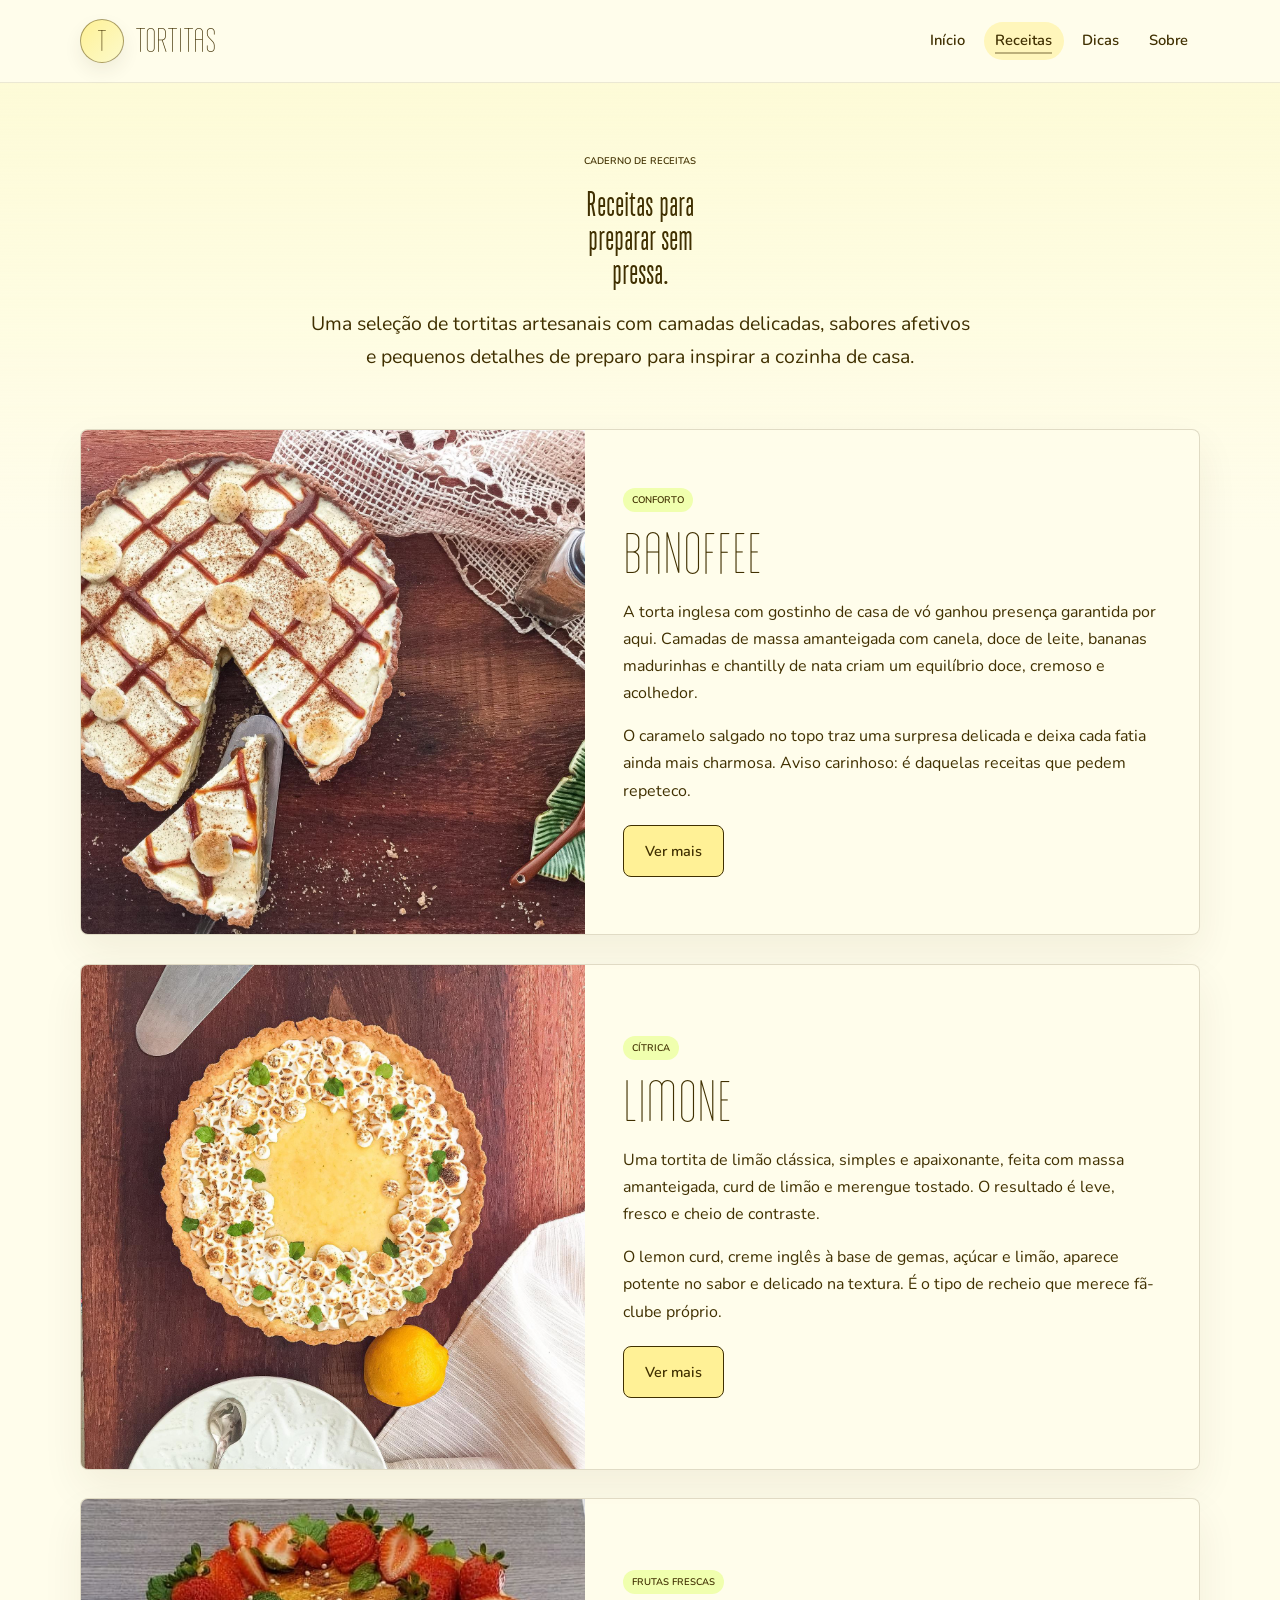
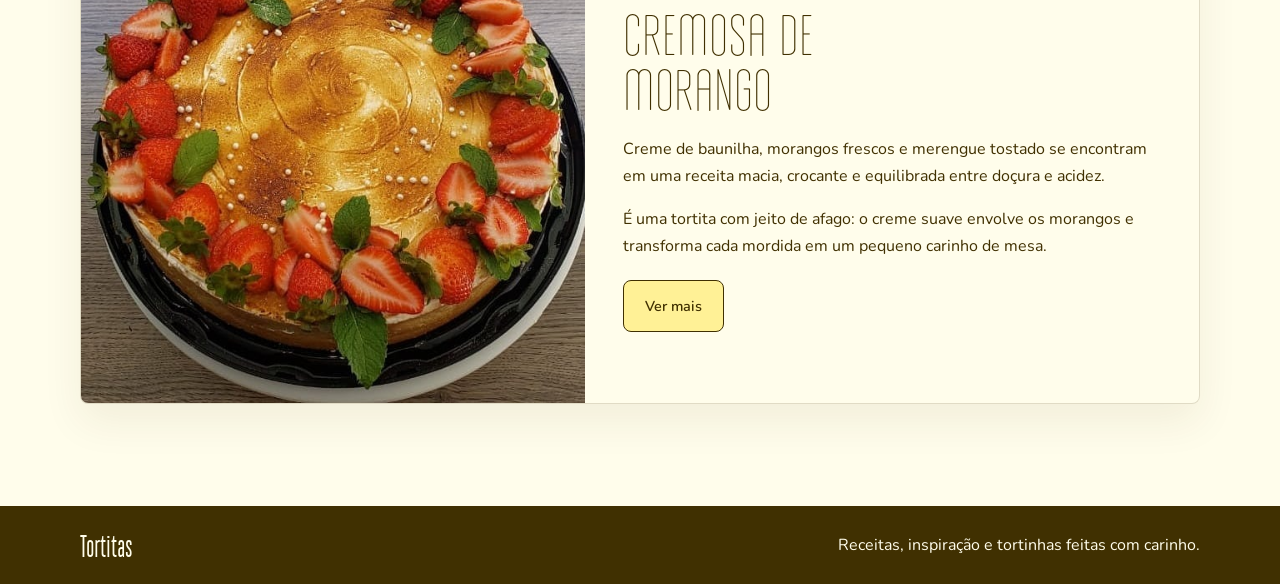
==== commit 312cf1f7: "Atualizacao" ====
--- a/receitas.html
+++ b/receitas.html
@@ -83,7 +83,7 @@
 
         <div class="editorial-recipe-content">
           <p class="card-meta">frutas frescas</p>
-          <h2>Cremosa de morango</h2>
+          <h2><a href="receitas/morango.html">Cremosa de morango</a></h2>
           <p>
             Creme de baunilha, morangos frescos e merengue tostado se encontram em uma receita
             macia, crocante e equilibrada entre doçura e acidez.
@@ -92,6 +92,7 @@
             É uma tortita com jeito de afago: o creme suave envolve os morangos e transforma
             cada mordida em um pequeno carinho de mesa.
           </p>
+          <a class="button button-secondary recipe-more-link" href="receitas/morango.html">Ver mais</a>
         </div>
       </article>
     </section>
--- a/estilo/style.css
+++ b/estilo/style.css
@@ -402,6 +402,12 @@
   max-width: 42rem;
   font-size: clamp(1rem, 1.5vw, 1.12rem);
 }
+#recipe-title {
+  font-family: "Salve Narrow", serif;
+  font-size: clamp(3.5rem, 7vw, 6rem);
+  line-height: 0.9;
+  letter-spacing: 0.02em;
+}
 
 .recipes {
   width: 100%;
@@ -456,6 +462,11 @@
   object-position: center;
 }
 
+.card-image img.card-image-contain {
+  object-fit: contain;
+  background: var(--butter);
+}
+
 .card-content {
   flex: 1;
   display: flex;
@@ -468,6 +479,16 @@
   font-size: 0.98rem;
 }
 
+.card-content h3 a {
+  color: inherit;
+  text-decoration: none;
+}
+
+.card-content h3 a:hover,
+.card-content h3 a:focus-visible {
+  color: inherit;
+}
+
 .card-meta {
   width: fit-content;
   padding: 0.25rem 0.55rem;
@@ -553,6 +574,36 @@
   font-weight: 700;
 }
 
+.tips.section {
+  padding-top: 2rem;
+}
+
+.tips .section-heading {
+  margin-bottom: 1.1rem;
+}
+
+.tips .section-heading-centered {
+  gap: 0.35rem;
+}
+
+.tips .section-heading-centered h2 {
+  max-width: none;
+  white-space: nowrap;
+  font-size: clamp(2.1rem, 3.2vw, 2.8rem);
+  line-height: 0.95;
+}
+
+.tip-item h3 {
+  font-size: clamp(2.5rem, 3vw, 5rem);
+  font-family: "Salve Narrow", serif;
+  line-height: 1;
+}
+
+.tip-item p {
+  font-size: 0.95rem;
+  line-height: 1.55;
+}
+
 .gallery-grid {
   display: grid;
   grid-template-columns: repeat(4, 1fr);
@@ -609,8 +660,8 @@
   display: grid;
   justify-items: center;
   gap: 1.1rem;
-  padding-top: clamp(4rem, 8vw, 7rem);
-  padding-bottom: clamp(3rem, 6vw, 4.5rem);
+  padding-top: clamp(2.8rem, 5.5vw, 4.8rem);
+  padding-bottom: clamp(2.2rem, 4.5vw, 3.5rem);
   text-align: center;
 }
 
@@ -681,8 +732,8 @@
 
 .editorial-recipe-content h2 {
   font-family: "Salve Narrow", serif;
-  max-width: 10ch;
-  font-size: clamp(0.8rem, 5vw, 4.6rem);
+  max-width: 12ch;
+  font-size: clamp(0.8rem, 5vw, 3.6rem);
 }
 
 .editorial-recipe-content h2 a {
@@ -710,11 +761,11 @@
 
 .recipe-detail-hero {
   display: grid;
-  grid-template-columns: minmax(0, 0.9fr) minmax(300px, 0.86fr);
+  grid-template-columns: minmax(0, 0.92fr) minmax(280px, 0.76fr);
   align-items: center;
-  gap: clamp(2rem, 6vw, 5rem);
-  padding-top: clamp(4rem, 8vw, 7rem);
-  padding-bottom: clamp(3rem, 6vw, 5rem);
+  gap: clamp(2rem, 5vw, 4.2rem);
+  padding-top: clamp(2.8rem, 6vw, 5rem);
+  padding-bottom: clamp(2.4rem, 5vw, 4rem);
 }
 
 .recipe-detail-copy {
@@ -723,7 +774,8 @@
 }
 
 .recipe-detail-copy h1 {
-  max-width: 8ch;
+  max-width: 9.5ch;
+  font-size: clamp(2.9rem, 6vw, 5.5rem);
 }
 
 .recipe-detail-copy p:not(.eyebrow) {
@@ -739,13 +791,13 @@
 
 .recipe-detail-image {
   display: flex;
-  min-height: clamp(360px, 48vw, 560px);
+  min-height: clamp(300px, 40vw, 470px);
   margin: 0;
   overflow: hidden;
   border: 1px solid rgba(64, 48, 1, 0.16);
-  border-radius: 999px 999px 12px 12px;
+  border-radius: 220px 220px 10px 10px;
   background: var(--butter);
-  box-shadow: 0 24px 54px rgba(64, 48, 1, 0.11);
+  box-shadow: 0 20px 44px rgba(64, 48, 1, 0.1);
 }
 
 .recipe-detail-image img {
@@ -773,7 +825,7 @@
 
 .recipe-overview h2 {
   max-width: none;
-  font-size: clamp(2rem, 3.2vw, 3rem);
+  font-size: clamp(1.65rem, 2.5vw, 2.35rem);
 }
 
 .recipe-section {
@@ -789,12 +841,13 @@
 }
 
 .recipe-section-heading h2 {
-  max-width: 12ch;
+  max-width: 16ch;
+  font-size: clamp(2.45rem, 4.7vw, 4.35rem);
 }
 
 .recipe-block-grid {
   display: grid;
-  grid-template-columns: minmax(220px, 0.55fr) minmax(0, 1fr);
+  grid-template-columns: minmax(220px, 0.5fr) minmax(0, 1.08fr);
   gap: 1rem;
   align-items: stretch;
 }
@@ -808,7 +861,24 @@
 
 .recipe-panel h3 {
   margin-bottom: 0.8rem;
-  font-size: clamp(1.8rem, 2.8vw, 2.4rem);
+  font-size: clamp(1.55rem, 2.25vw, 2.05rem);
+}
+
+.strawberry-title {
+  display: grid;
+  justify-items: center;
+  width: fit-content;
+  max-width: none;
+  text-align: center;
+  text-transform: uppercase;
+}
+
+.strawberry-title span {
+  display: block;
+}
+
+.strawberry-title span:nth-child(2) {
+  transform: translateX(0.12em);
 }
 
 .recipe-panel ul,
@@ -912,7 +982,8 @@
   }
 
   .recipe-detail-image {
-    min-height: 320px;
+    min-height: 280px;
+    border-radius: 180px 180px 10px 10px;
   }
 }
 
@@ -991,3 +1062,9 @@
     flex-direction: column;
   }
 }
+
+@media (max-width: 640px) {
+  .tips .section-heading-centered h2 {
+    white-space: normal;
+  }
+}
